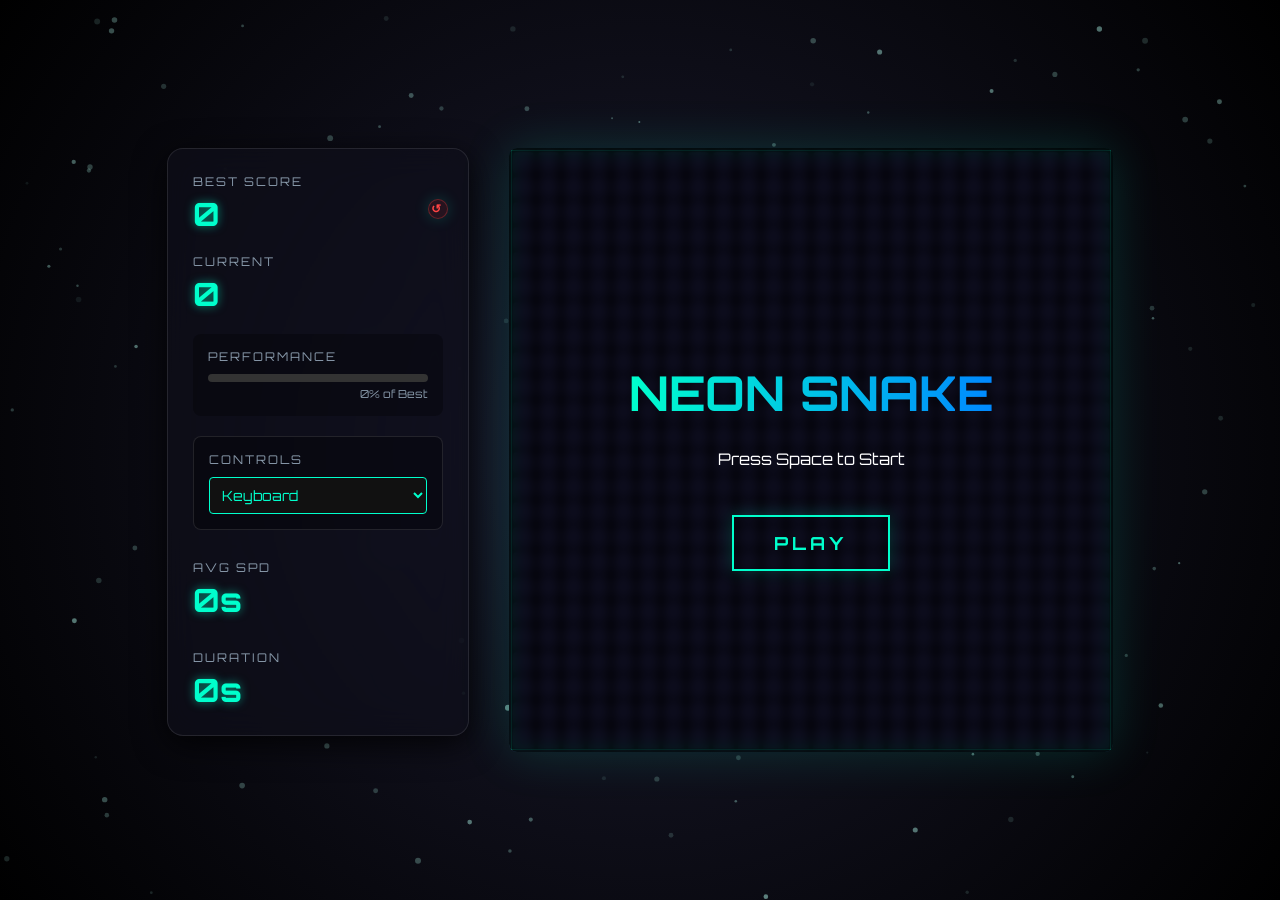
==== snake-game/index.html @ f7abb6c2 "Add files via upload" ====
<!DOCTYPE html>
<html lang="en">

<head>
    <meta charset="UTF-8">
    <meta name="viewport" content="width=device-width, initial-scale=1.0">
    <title>Neon Snake 3D Pro</title>
    <link href="https://fonts.googleapis.com/css2?family=Orbitron:wght@400;700&display=swap" rel="stylesheet">
    <link rel="stylesheet" href="style.css">

    <!-- PWA Setup -->
    <link rel="manifest" href="manifest.json">
    <meta name="theme-color" content="#00ffcc">
    <meta name="apple-mobile-web-app-capable" content="yes">
    <meta name="apple-mobile-web-app-status-bar-style" content="black-translucent">
    <link rel="apple-touch-icon" href="icon-512.png">

    <script>
        if ('serviceWorker' in navigator) {
            window.addEventListener('load', () => {
                navigator.serviceWorker.register('./sw.js');
            });
        }
    </script>
</head>

<body>
    <svg style="position: absolute; width: 0; height: 0;" aria-hidden="true" focusable="false">
        <defs>
            <filter id="chromatic">
                <feColorMatrix type="matrix" values="1 0 0 0 0  0 0 0 0 0  0 0 0 0 0  0 0 0 1 0" result="red" />
                <feOffset in="red" dx="2" dy="0" result="redOffset" />
                <feColorMatrix type="matrix" values="0 0 0 0 0  0 1 0 0 0  0 0 0 0 0  0 0 0 1 0" result="green" />
                <feOffset in="green" dx="-2" dy="0" result="greenOffset" />
                <feColorMatrix type="matrix" values="0 0 0 0 0  0 0 0 0 0  0 0 1 0 0  0 0 0 1 0" result="blue" />
                <feBlend mode="screen" in="redOffset" in2="greenOffset" result="rg" />
                <feBlend mode="screen" in="rg" in2="blue" />
            </filter>
        </defs>
    </svg>
    <canvas id="ambientCanvas"></canvas>
    <div class="game-wrapper">
        <div class="stats-panel">
            <div class="stat-box">
                <span class="label">Best Score</span>
                <span id="bestScore" class="value">0</span>
                <button id="resetBestBtn" class="reset-btn" title="Reset Best Score">↺</button>
            </div>
            <div class="stat-box">
                <span class="label">Current</span>
                <span id="score" class="value">0</span>
            </div>

            <div class="stat-bar-container">
                <div class="label">Performance</div>
                <div class="progress-bar">
                    <div id="progressFill" class="fill" style="width: 0%"></div>
                </div>
                <div id="ratioText" class="sub-text">0% of Best</div>
            </div>

            <!-- Mobile Controls Settings -->
            <div class="controls-settings">
                <div class="label">Controls</div>
                <select id="controlScheme">
                    <option value="keyboard">Keyboard</option>
                    <option value="swipe">Swipe</option>
                    <option value="joystick">Joystick</option>
                    <option value="split">Split Buttons</option>
                </select>
            </div>

            <div class="stat-box small">
                <span class="label">Avg Spd</span>
                <span id="efficiency" class="value">0s</span>
            </div>
            <div class="stat-box small">
                <span class="label">Duration</span>
                <span id="sessionTime" class="value">0s</span>
            </div>
        </div>

        <div class="canvas-container">
            <canvas id="gameCanvas" width="600" height="600"></canvas>
            <div id="startScreen" class="overlay">
                <h1>NEON SNAKE</h1>
                <p>Press Space to Start</p>
                <button id="startBtn">PLAY</button>
            </div>

            <!-- Mobile Control Overlays -->
            <div id="joystickZone" class="mobile-zone hidden">
                <div id="joystickBase">
                    <div id="joystickStick"></div>
                </div>
            </div>

            <div id="splitZone" class="mobile-zone hidden">
                <div class="split-side left">
                    <button class="ctrl-btn" data-dir="left">←</button>
                    <button class="ctrl-btn" data-dir="right">→</button>
                </div>
                <div class="split-side right">
                    <button class="ctrl-btn" data-dir="up">↑</button>
                    <button class="ctrl-btn" data-dir="down">↓</button>
                </div>
            </div>
        </div>
    </div>

    <script src="script.js"></script>
</body>

</html>
---- snake-game/style.css ----
:root {
    --bg-color: #050510;
    --panel-bg: rgba(15, 15, 25, 0.7);
    --accent-color: #00ffcc;
    --accent-glow: #00ffcc88;
    --text-main: #fff;
    --text-dim: #8899aa;
    --danger: #ff0055;
    --glass-border: rgba(255, 255, 255, 0.1);
}

body {
    margin: 0;
    display: flex;
    justify-content: center;
    align-items: center;
    height: 100vh;
    background: #000;
    color: var(--text-main);
    font-family: 'Orbitron', sans-serif;
    overflow: hidden;
}

/* Full screen background for ambient effects */
#ambientCanvas {
    position: fixed;
    top: 0;
    left: 0;
    width: 100%;
    height: 100%;
    pointer-events: none;
    z-index: -1;
    background: radial-gradient(circle at center, #1a1a2e 0%, #000 100%);
}

.game-wrapper {
    display: flex;
    gap: 40px;
    align-items: flex-start;
    position: relative;
    z-index: 1;
}

.canvas-container {
    position: relative;
    box-shadow: 0 0 50px rgba(0, 255, 204, 0.15);
    border-radius: 8px;
    padding: 2px;
    background: linear-gradient(45deg, #1a1a2e, #000);
    overflow: hidden;
}

canvas {
    display: block;
    background-color: #111;
    cursor: none;
}

/* Stats Panel */
.stats-panel {
    width: 250px;
    background: var(--panel-bg);
    padding: 25px;
    border-radius: 16px;
    backdrop-filter: blur(15px) saturate(150%);
    border: 1px solid var(--glass-border);
    display: flex;
    flex-direction: column;
    gap: 20px;
    box-shadow: 0 8px 32px 0 rgba(0, 0, 0, 0.8);
}

.stat-box {
    display: flex;
    flex-direction: column;
    position: relative;
}

.reset-btn {
    position: absolute;
    top: -5px;
    right: -5px;
    background: rgba(255, 68, 68, 0.1);
    border: 1px solid rgba(255, 68, 68, 0.3);
    color: #ff4444;
    cursor: pointer;
    border-radius: 50%;
    width: 20px;
    height: 20px;
    font-size: 12px;
    display: flex;
    align-items: center;
    justify-content: center;
    transition: all 0.3s ease;
    padding: 0;
    line-height: 1;
}

.reset-btn:hover {
    background: rgba(255, 68, 68, 0.3);
    border-color: #ff4444;
    transform: rotate(-180deg);
}

.stat-box.small {
    margin-top: 10px;
}

.label {
    font-size: 12px;
    color: var(--text-dim);
    text-transform: uppercase;
    letter-spacing: 2px;
    margin-bottom: 5px;
}

.value {
    font-size: 32px;
    font-weight: 700;
    color: var(--accent-color);
    text-shadow: 0 0 10px var(--accent-glow);
}

/* Progress Bar */
.stat-bar-container {
    background: rgba(0, 0, 0, 0.3);
    padding: 15px;
    border-radius: 8px;
}

.progress-bar {
    height: 8px;
    background: #333;
    border-radius: 4px;
    overflow: hidden;
    margin: 10px 0 5px 0;
}

.fill {
    height: 100%;
    background: var(--accent-color);
    box-shadow: 0 0 10px var(--accent-color);
    transition: width 0.3s ease;
}

.sub-text {
    font-size: 11px;
    color: var(--text-dim);
    text-align: right;
}

/* Overlay & Buttons */
.overlay {
    position: absolute;
    top: 0;
    left: 0;
    right: 0;
    bottom: 0;
    background: rgba(0, 0, 0, 0.7);
    display: flex;
    flex-direction: column;
    justify-content: center;
    align-items: center;
    backdrop-filter: blur(5px);
    transition: opacity 0.3s;
}

.overlay.hidden {
    opacity: 0;
    pointer-events: none;
}

h1 {
    font-size: 48px;
    margin-bottom: 10px;
    background: linear-gradient(to right, #00ffcc, #0088ff);
    -webkit-background-clip: text;
    background-clip: text;
    -webkit-text-fill-color: transparent;
    filter: drop_shadow(0 0 10px rgba(0, 255, 204, 0.5));
}

/* Mobile Controls & Settings */
.controls-settings {
    background: rgba(0, 0, 0, 0.3);
    padding: 15px;
    border-radius: 8px;
    border: 1px solid var(--glass-border);
}

.controls-settings select {
    width: 100%;
    background: #111;
    color: var(--accent-color);
    border: 1px solid var(--accent-color);
    padding: 8px;
    border-radius: 4px;
    font-family: inherit;
    font-size: 14px;
    margin-top: 5px;
    cursor: pointer;
}

/* Mobile Zones */
.mobile-zone {
    position: absolute;
    top: 0;
    left: 0;
    width: 100%;
    height: 100%;
    pointer-events: none;
    z-index: 5;
    transition: opacity 0.3s;
}

.mobile-zone.hidden {
    opacity: 0;
    display: none;
}

/* Joystick Styles */
#joystickZone {
    display: flex;
    justify-content: center;
    align-items: flex-end;
    padding-bottom: 50px;
}

#joystickBase {
    width: 120px;
    height: 120px;
    background: rgba(255, 255, 255, 0.1);
    border: 2px solid var(--accent-color);
    border-radius: 50%;
    position: relative;
    pointer-events: auto;
    backdrop-filter: blur(5px);
}

#joystickStick {
    width: 50px;
    height: 50px;
    background: var(--accent-color);
    border-radius: 50%;
    position: absolute;
    top: 50%;
    left: 50%;
    transform: translate(-50%, -50%);
    box-shadow: 0 0 20px var(--accent-glow);
}

/* Split Buttons Styles */
#splitZone {
    display: flex;
    justify-content: space-between;
    align-items: flex-end;
    padding: 0 20px 40px 20px;
    box-sizing: border-box;
    pointer-events: none;
}

.split-side {
    display: flex;
    gap: 15px;
    pointer-events: auto;
}

.ctrl-btn {
    width: 70px;
    height: 70px;
    background: rgba(0, 255, 204, 0.1);
    border: 2px solid var(--accent-color);
    color: var(--accent-color);
    border-radius: 12px;
    font-size: 24px;
    display: flex;
    align-items: center;
    justify-content: center;
    margin: 0;
    padding: 0;
    backdrop-filter: blur(5px);
    user-select: none;
    -webkit-tap-highlight-color: transparent;
}

.ctrl-btn:active {
    background: var(--accent-color);
    color: #000;
}

/* RESPONSIVE LAYOUT */
@media (max-width: 950px) {
    .game-wrapper {
        flex-direction: column-reverse;
        align-items: center;
        gap: 20px;
        padding: 20px;
    }

    .stats-panel {
        width: 100%;
        max-width: 600px;
        flex-direction: row;
        flex-wrap: wrap;
        padding: 15px;
        justify-content: space-around;
        gap: 10px;
    }

    .stat-box,
    .controls-settings,
    .stat-bar-container {
        flex: 1 1 140px;
        min-width: 120px;
    }

    .canvas-container {
        width: 100%;
        max-width: 600px;
        aspect-ratio: 1/1;
    }

    canvas#gameCanvas {
        width: 100% !important;
        height: auto !important;
    }

    h1 {
        font-size: 32px;
    }
}

@media (max-width: 500px) {
    .stats-panel {
        padding: 10px;
    }

    .value {
        font-size: 24px;
    }

    .ctrl-btn {
        width: 60px;
        height: 60px;
    }
}

button {
    margin-top: 30px;
    background: transparent;
    color: var(--accent-color);
    border: 2px solid var(--accent-color);
    padding: 15px 40px;
    font-size: 18px;
    font-family: inherit;
    font-weight: bold;
    cursor: pointer;
    text-transform: uppercase;
    letter-spacing: 4px;
    transition: all 0.3s cubic-bezier(0.175, 0.885, 0.32, 1.275);
    box-shadow: 0 0 15px rgba(0, 255, 204, 0.2);
    position: relative;
    overflow: hidden;
}

button:hover {
    background: var(--accent-color);
    color: #000;
    box-shadow: 0 0 40px var(--accent-color);
    transform: scale(1.05);
}

button:active {
    transform: scale(0.95);
}
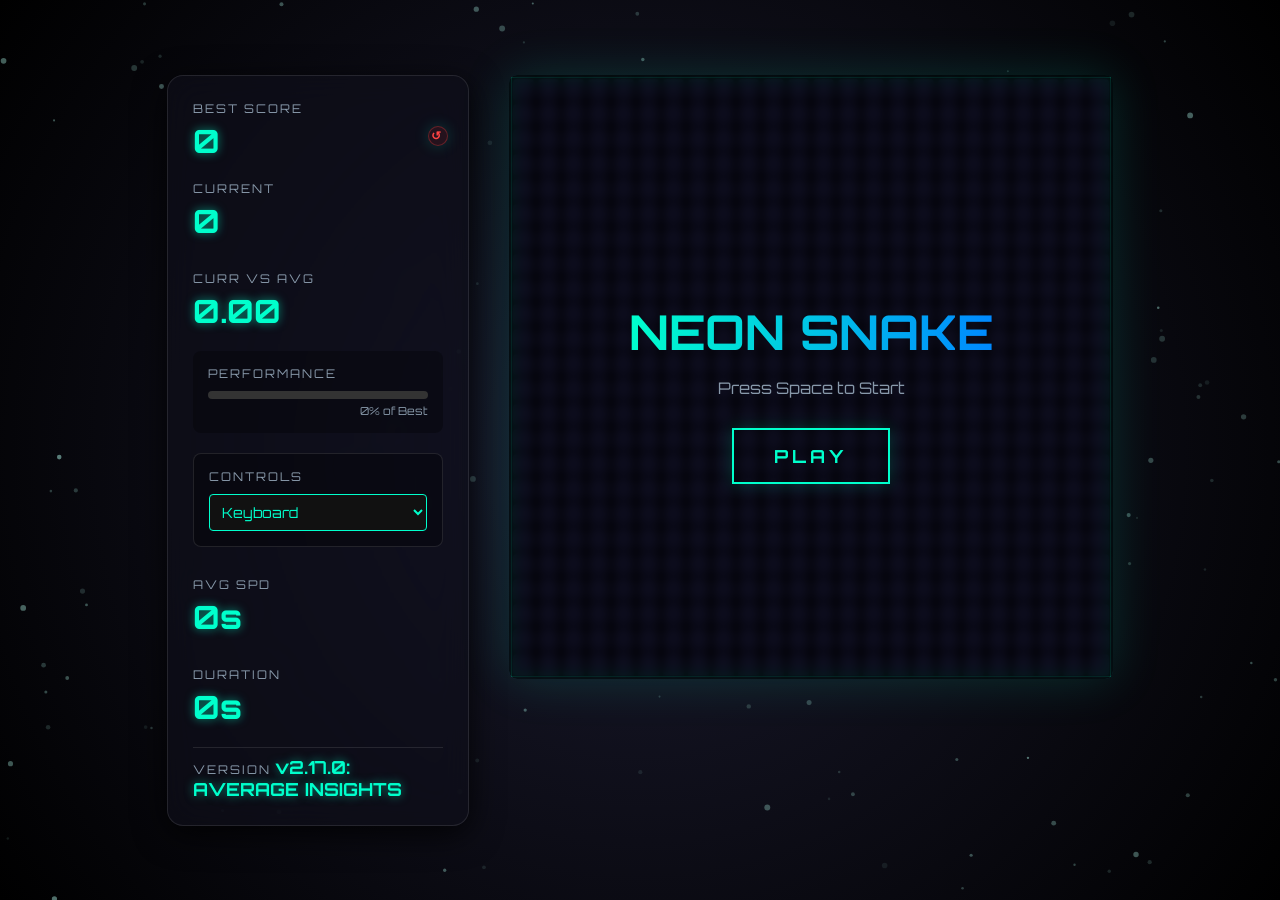
==== commit 816e1280: "v2.17.0 AVERAGE INSIGHTS" ====
--- a/snake-game/index.html
+++ b/snake-game/index.html
@@ -50,6 +50,10 @@
                 <span class="label">Current</span>
                 <span id="score" class="value">0</span>
             </div>
+            <div class="stat-box small">
+                <span class="label">Curr vs Avg</span>
+                <span id="currentAvgDelta" class="value delta-neutral">0.00</span>
+            </div>
 
             <div class="stat-bar-container">
                 <div class="label">Performance</div>
@@ -78,13 +82,31 @@
                 <span class="label">Duration</span>
                 <span id="sessionTime" class="value">0s</span>
             </div>
+            <div class="version-info">
+                <span class="label">Version</span>
+                <span id="appVersion" class="value">v2.17.0: AVERAGE INSIGHTS</span>
+            </div>
         </div>
 
         <div class="canvas-container">
             <canvas id="gameCanvas" width="600" height="600"></canvas>
             <div id="startScreen" class="overlay">
                 <h1>NEON SNAKE</h1>
-                <p>Press Space to Start</p>
+                <p id="startHint">Press Space to Start</p>
+                <div id="deathStats" class="death-stats">
+                    <div class="death-stat">
+                        <span class="label">Last Score</span>
+                        <span id="deathLastScore" class="value">0</span>
+                    </div>
+                    <div class="death-stat">
+                        <span class="label">Average</span>
+                        <span id="deathAverage" class="value">0.00</span>
+                    </div>
+                    <div class="death-stat">
+                        <span class="label">Avg Delta</span>
+                        <span id="deathAvgDelta" class="value delta-neutral">0.00</span>
+                    </div>
+                </div>
                 <button id="startBtn">PLAY</button>
             </div>
 
@@ -111,4 +133,4 @@
     <script src="script.js"></script>
 </body>
 
-</html>+</html>
--- a/snake-game/style.css
+++ b/snake-game/style.css
@@ -121,6 +121,30 @@
     text-shadow: 0 0 10px var(--accent-glow);
 }
 
+.version-info {
+    margin-top: auto;
+    padding-top: 8px;
+    border-top: 1px solid var(--glass-border);
+}
+
+.version-info .value {
+    font-size: 18px;
+}
+
+.delta-up {
+    color: #33ff88;
+    text-shadow: 0 0 10px rgba(51, 255, 136, 0.6);
+}
+
+.delta-down {
+    color: #ff4d6d;
+    text-shadow: 0 0 10px rgba(255, 77, 109, 0.6);
+}
+
+.delta-neutral {
+    color: var(--accent-color);
+}
+
 /* Progress Bar */
 .stat-bar-container {
     background: rgba(0, 0, 0, 0.3);
@@ -178,6 +202,37 @@
     background-clip: text;
     -webkit-text-fill-color: transparent;
     filter: drop_shadow(0 0 10px rgba(0, 255, 204, 0.5));
+}
+
+#startHint {
+    margin: 6px 0 0;
+    color: var(--text-dim);
+}
+
+.death-stats {
+    display: none;
+    gap: 16px;
+    margin-top: 14px;
+    align-items: flex-start;
+}
+
+.death-stats.visible {
+    display: flex;
+}
+
+.death-stat {
+    display: flex;
+    flex-direction: column;
+    align-items: center;
+}
+
+.death-stat .label {
+    letter-spacing: 1px;
+    margin-bottom: 2px;
+}
+
+.death-stat .value {
+    font-size: 22px;
 }
 
 /* Mobile Controls & Settings */
@@ -372,4 +427,4 @@
 
 button:active {
     transform: scale(0.95);
-}+}
